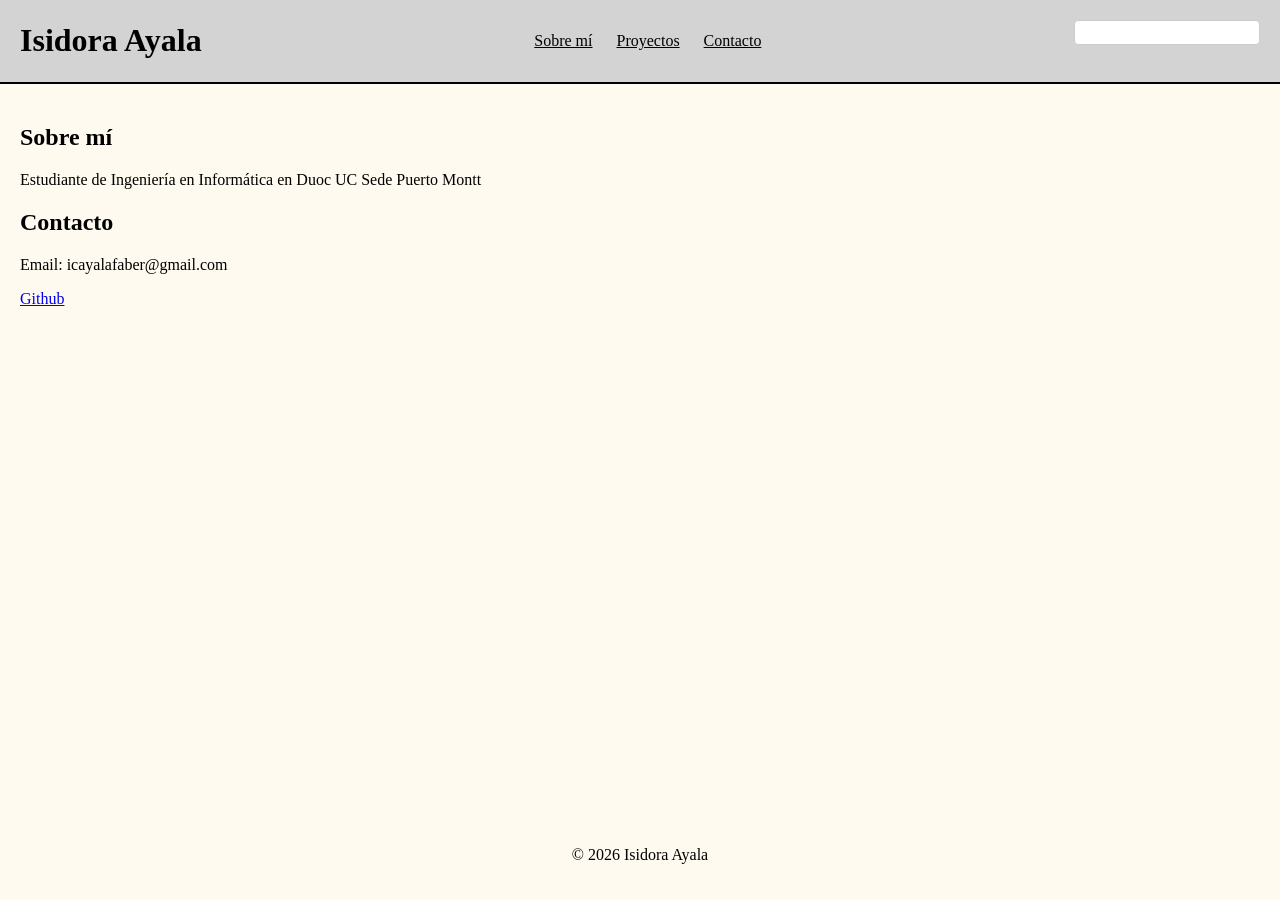
==== index.html @ b88b6876 "Corrige archivos vacíos" ====
<html>
    <head>
        <meta charset="UTF-8">
        <link rel="stylesheet" href="styles.css">
    </head>
    <body>
    <header>
        <h1>Isidora Ayala</h1>
        <nav>
            <a href="#sobre-mi">Sobre mí</a>
            <a href="#proyectos">Proyectos</a>
            <a href="#contacto">Contacto</a>
        </nav>
        <form>
            <input type="text" aria-placeholder="Buscar...">
        </form>
    </header>

        <main>
            </section>
            <section id="sobre-mi">
                <h2>Sobre mí</h2>
                <p>Estudiante de Ingeniería en Informática en Duoc UC Sede Puerto Montt</p>
            </section>

            <section id="proyectos">
            </section>

            <section id="contacto">
                <h2>Contacto</h2>
                <p>Email: icayalafaber@gmail.com</p>
                <a href="isidora-ayala">Github</a>
            </section>
        </main>

        <footer>
            <p>&copy; 2026 Isidora Ayala</p>
        </footer>
    </body>
</html>
---- styles.css ----
body{
    background-color: floralwhite;
    display: flex;
    flex-direction: column;
    min-height: 100vh;
    margin: 0;
}
header{
    display: flex;
    justify-content: space-between;
    align-items: center;
    padding: 1px 20px;
    border-bottom: 2px solid black;
    background-color: lightgray;
    margin-bottom: 20px;
}

header{
    font-size: 16px;
}

header form{
    display: flex;
}
header input[type="text"]{
    padding: 4px 8px;
    border: 1px solid #ccc;
    border-radius: 4px;
    font-size: 13px;
}

nav a {
    margin-left: 20px;
    color: black;
    font-size: 16px;
}

main {
    padding: 0 20px;
}

footer{
    text-align: center;
    padding: 20px;
    margin-top: auto;
}
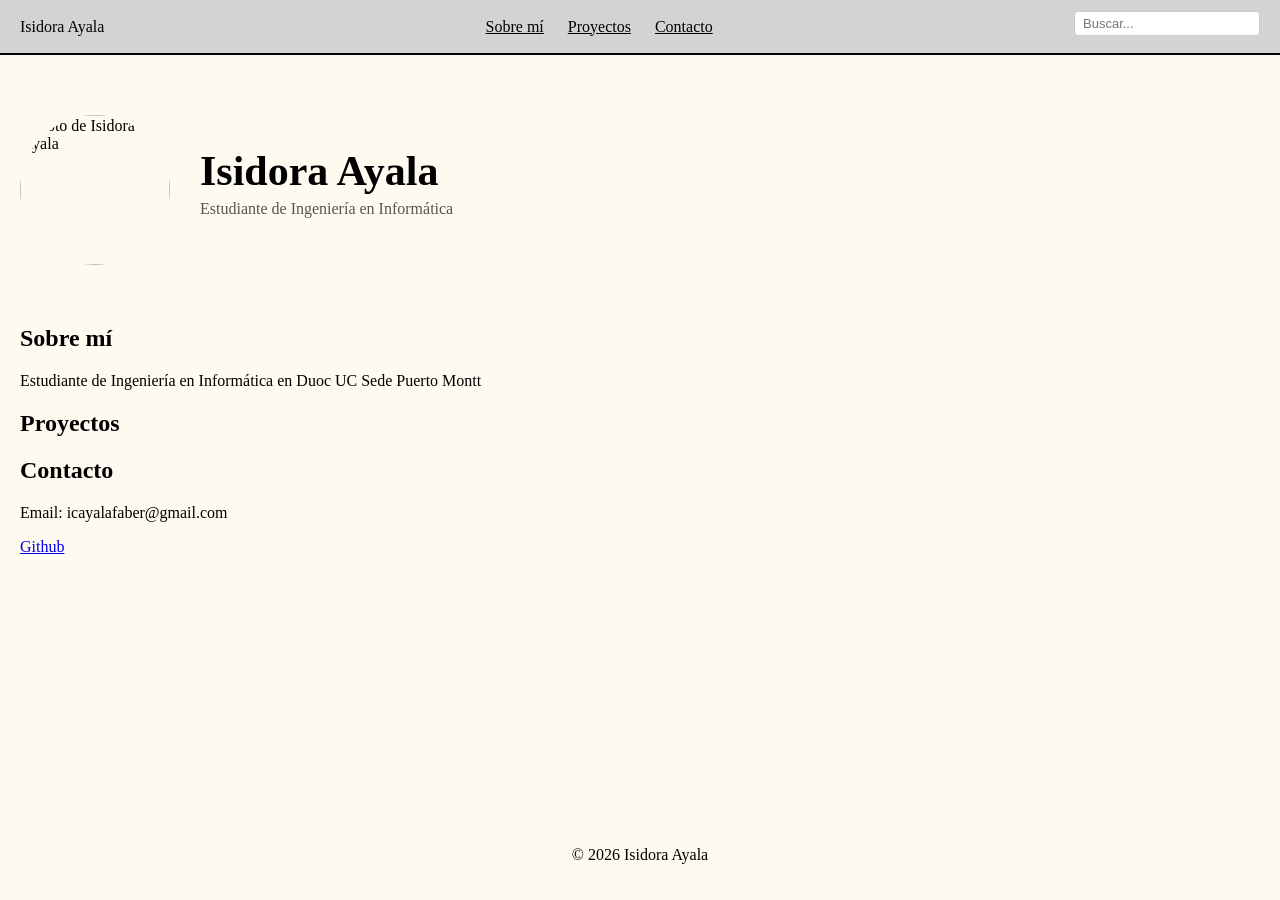
==== commit c109887e: "agrego cambios de codigo" ====
--- a/index.html
+++ b/index.html
@@ -1,37 +1,45 @@
 <html>
     <head>
         <meta charset="UTF-8">
+        <meta name="viewport" content="width=device-width, initial-scale=1.0">
+        <title>Isidora Ayala - Portafolio</title>
         <link rel="stylesheet" href="styles.css">
     </head>
     <body>
     <header>
-        <h1>Isidora Ayala</h1>
+        <span class="logo">Isidora Ayala</span>
         <nav>
             <a href="#sobre-mi">Sobre mí</a>
             <a href="#proyectos">Proyectos</a>
             <a href="#contacto">Contacto</a>
         </nav>
         <form>
-            <input type="text" aria-placeholder="Buscar...">
+            <input type="text" placeholder="Buscar...">
         </form>
     </header>
+    <section class="hero">
+        <img src="isidora.jpeg" alt="Foto de Isidora Ayala">
+        <div>
+            <h1>Isidora Ayala</h1>
+            <p>Estudiante de Ingeniería en Informática</p>
+        </div>
+    </section>
+    <main>
+        <section id="sobre-mi">
+            <h2>Sobre mí</h2>
+            <p>Estudiante de Ingeniería en Informática en Duoc UC Sede Puerto Montt</p>
+        </section>
 
-        <main>
-            </section>
-            <section id="sobre-mi">
-                <h2>Sobre mí</h2>
-                <p>Estudiante de Ingeniería en Informática en Duoc UC Sede Puerto Montt</p>
-            </section>
+        <section id="proyectos">
+            <h2>Proyectos</h2>
+        </section>
 
-            <section id="proyectos">
-            </section>
-
-            <section id="contacto">
-                <h2>Contacto</h2>
-                <p>Email: icayalafaber@gmail.com</p>
-                <a href="isidora-ayala">Github</a>
-            </section>
-        </main>
+        <section id="contacto">
+            <h2>Contacto</h2>
+            <p>Email: icayalafaber@gmail.com</p>
+            <a href="https://github.com/isidora-ayala" target="_blank">Github</a>
+        </section>
+    </main>
 
         <footer>
             <p>&copy; 2026 Isidora Ayala</p>
--- a/styles.css
+++ b/styles.css
@@ -13,15 +13,14 @@
     border-bottom: 2px solid black;
     background-color: lightgray;
     margin-bottom: 20px;
-}
-
-header{
     font-size: 16px;
 }
 
 header form{
     display: flex;
+    margin-top: 10px;
 }
+
 header input[type="text"]{
     padding: 4px 8px;
     border: 1px solid #ccc;
@@ -45,3 +44,27 @@
     margin-top: auto;
 }
 
+.hero{
+    display: flex;
+    align-items: center;
+    gap: 30px;
+    padding: 40px 20px;
+}
+
+.hero img{
+    width: 150px;
+    height: 150px;
+    border-radius: 50%;
+    object-fit: cover;
+}
+
+.hero h1{
+    font-size: 42px;
+    margin: 0;
+}
+
+.hero p{
+    font-size: 16px;
+    color: #555;
+    margin-top: 5px;
+}
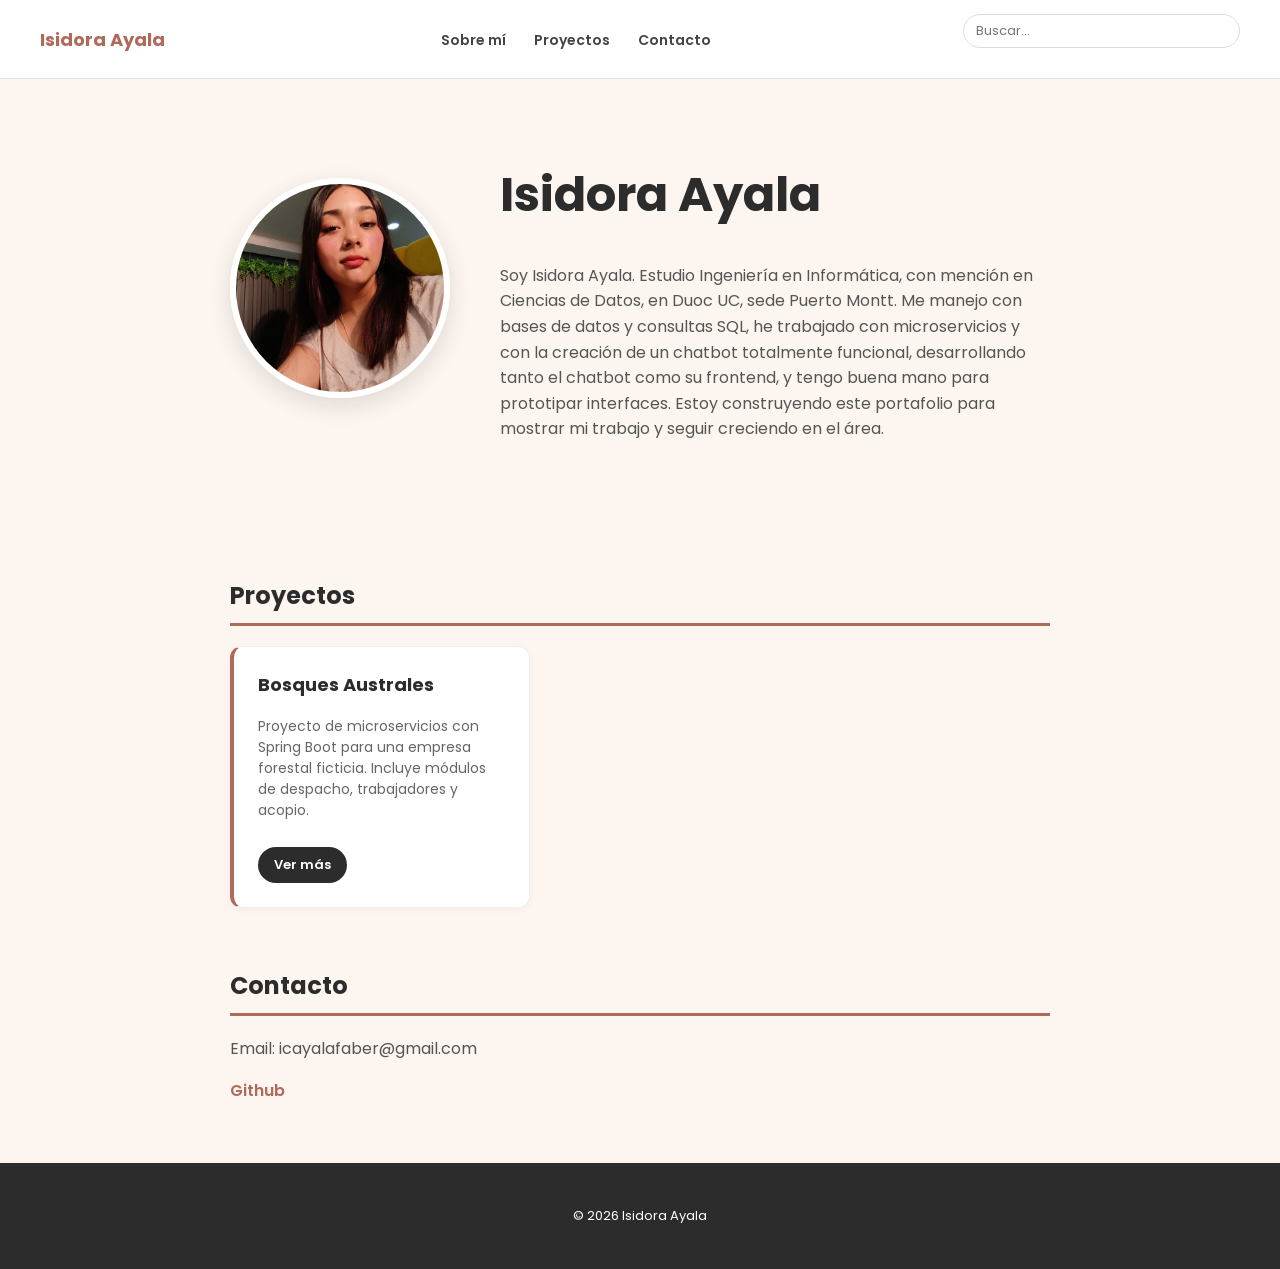
==== commit ef95d5cc: "Actualizo codigo de portafolio" ====
--- a/index.html
+++ b/index.html
@@ -1,48 +1,58 @@
 <html>
-    <head>
-        <meta charset="UTF-8">
-        <meta name="viewport" content="width=device-width, initial-scale=1.0">
-        <title>Isidora Ayala - Portafolio</title>
-        <link rel="stylesheet" href="styles.css">
-    </head>
-    <body>
-    <header>
-        <span class="logo">Isidora Ayala</span>
-        <nav>
-            <a href="#sobre-mi">Sobre mí</a>
-            <a href="#proyectos">Proyectos</a>
-            <a href="#contacto">Contacto</a>
-        </nav>
-        <form>
-            <input type="text" placeholder="Buscar...">
-        </form>
-    </header>
-    <section class="hero">
-        <img src="isidora.jpeg" alt="Foto de Isidora Ayala">
-        <div>
-            <h1>Isidora Ayala</h1>
-            <p>Estudiante de Ingeniería en Informática</p>
+<head>
+    <meta charset="UTF-8">
+    <meta name="viewport" content="width=device-width, initial-scale=1.0">
+    <title>Isidora Ayala - Portafolio</title>
+    <link rel="stylesheet" href="styles.css">
+    <link rel="preconnect" href="https://fonts.googleapis.com">
+    <link href="https://fonts.googleapis.com/css2?family=Poppins:wght@400;600;700&display=swap" rel="stylesheet">
+</head>
+<body>
+<header>
+    <span class="logo">Isidora Ayala</span>
+    <nav>
+        <a href="#sobre-mi">Sobre mí</a>
+        <a href="#proyectos">Proyectos</a>
+        <a href="#contacto">Contacto</a>
+    </nav>
+    <form id="form-buscador">
+        <input type="text" id="input-buscador" placeholder="Buscar...">
+    </form>
+</header>
+
+<main>
+    <section id="sobre-mi">
+        <div class="sobre-mi-content">
+            <img src="isidora.jpeg" alt="Foto de Isidora Ayala" class="foto-perfil">
+            <div class="sobre-mi-texto">
+                <h2>Isidora Ayala</h2>
+                <p>Soy Isidora Ayala. Estudio Ingeniería en Informática, con mención en Ciencias de Datos, en Duoc UC, sede Puerto Montt. Me manejo con bases de datos y consultas SQL, he trabajado con microservicios y con la creación de un chatbot totalmente funcional, desarrollando tanto el chatbot como su frontend, y tengo buena mano para prototipar interfaces. Estoy construyendo este portafolio para mostrar mi trabajo y seguir creciendo en el área.</p>
+            </div>
         </div>
     </section>
-    <main>
-        <section id="sobre-mi">
-            <h2>Sobre mí</h2>
-            <p>Estudiante de Ingeniería en Informática en Duoc UC Sede Puerto Montt</p>
-        </section>
 
-        <section id="proyectos">
-            <h2>Proyectos</h2>
-        </section>
+    <section id="proyectos">
+        <h2>Proyectos</h2>
+        <div class="proyectos-grid">
+            <article class="proyecto-card">
+                <h3>Bosques Australes</h3>
+                <p>Proyecto de microservicios con Spring Boot para una empresa forestal ficticia. Incluye módulos de despacho, trabajadores y acopio.</p>
+                <a href="#" target="_blank">Ver más</a>
+            </article>
+        </div>
+    </section>
 
-        <section id="contacto">
-            <h2>Contacto</h2>
-            <p>Email: icayalafaber@gmail.com</p>
-            <a href="https://github.com/isidora-ayala" target="_blank">Github</a>
-        </section>
-    </main>
+    <section id="contacto">
+        <h2>Contacto</h2>
+        <p>Email: icayalafaber@gmail.com</p>
+        <a href="https://github.com/isidora-ayala" target="_blank">Github</a>
+    </section>
+</main>
 
-        <footer>
-            <p>&copy; 2026 Isidora Ayala</p>
-        </footer>
-    </body>
+<footer>
+    <p>&copy; 2026 Isidora Ayala</p>
+</footer>
+
+<script src="app.js"></script>
+</body>
 </html>
--- a/styles.css
+++ b/styles.css
@@ -1,70 +1,199 @@
+* {
+    box-sizing: border-box;
+}
+
 body{
-    background-color: floralwhite;
+    font-family: 'Poppins', sans-serif;
+    background-color: #fdf6f0;
+    color: #2c2c2c;
     display: flex;
     flex-direction: column;
     min-height: 100vh;
     margin: 0;
 }
+
 header{
     display: flex;
     justify-content: space-between;
     align-items: center;
-    padding: 1px 20px;
-    border-bottom: 2px solid black;
-    background-color: lightgray;
-    margin-bottom: 20px;
-    font-size: 16px;
+    padding: 14px 40px;
+    background-color: #ffffff;
+    border-bottom: 1px solid #e5e5e5;
+    position: sticky;
+    top: 0;
+    z-index: 10;
 }
 
-header form{
-    display: flex;
-    margin-top: 10px;
+.logo {
+    font-weight: 700;
+    font-size: 18px;
+    color: #b06a5c;
+}
+
+nav a {
+    margin-left: 24px;
+    color: #444;
+    font-size: 14px;
+    text-decoration: none;
+    font-weight: 600;
+    transition: color 0.2s;
+}
+
+nav a:hover {
+    color: #b06a5c;
 }
 
 header input[type="text"]{
-    padding: 4px 8px;
-    border: 1px solid #ccc;
-    border-radius: 4px;
+    padding: 6px 12px;
+    border: 1px solid #ddd;
+    border-radius: 20px;
     font-size: 13px;
+    font-family: inherit;
+    outline: none;
 }
 
-nav a {
-    margin-left: 20px;
-    color: black;
-    font-size: 16px;
+/* HERO */
+.hero{
+    display: flex;
+    align-items: center;
+    gap: 40px;
+    padding: 60px 40px;
+    max-width: 900px;
+    margin: 0 auto;
+    width: 100%;
 }
 
+
+/* MAIN CONTENT */
 main {
-    padding: 0 20px;
+    padding: 0 40px;
+    max-width: 900px;
+    margin: 0 auto;
+    width: 100%;
+}
+
+main section {
+    margin-bottom: 60px;
+    scroll-margin-top: 80px;
+}
+
+main h2 {
+    font-size: 24px;
+    font-weight: 700;
+    margin-bottom: 20px;
+    padding-bottom: 10px;
+    border-bottom: 3px solid #b06a5c;
+    color: #2c2c2c;
+}
+
+main p {
+    line-height: 1.6;
+    color: #555;
+}
+
+/* PROYECTOS */
+.proyectos-grid {
+    display: flex;
+    flex-wrap: wrap;
+    gap: 24px;
+}
+
+.proyecto-card {
+    background-color: white;
+    border: 1px solid #eee;
+    border-left: 4px solid #b06a5c;
+    border-radius: 12px;
+    padding: 24px;
+    width: 300px;
+    box-shadow: 0 2px 8px rgba(0,0,0,0.04);
+    transition: transform 0.2s, box-shadow 0.2s;
+}
+
+.proyecto-card:hover {
+    transform: translateY(-4px);
+    box-shadow: 0 8px 20px rgba(0,0,0,0.08);
+}
+
+.proyecto-card h3 {
+    margin-top: 0;
+    font-size: 18px;
+    font-weight: 700;
+}
+
+.proyecto-card p {
+    font-size: 14px;
+    color: #666;
+    line-height: 1.5;
+}
+
+.proyecto-card a {
+    display: inline-block;
+    margin-top: 12px;
+    color: white;
+    background-color: #2c2c2c;
+    padding: 8px 16px;
+    border-radius: 20px;
+    font-size: 13px;
+    font-weight: 600;
+    text-decoration: none;
+    transition: background-color 0.2s;
+}
+
+.proyecto-card a:hover {
+    background-color: #b06a5c;
+}
+
+/* CONTACTO */
+#contacto a {
+    color: #b06a5c;
+    font-weight: 600;
+    text-decoration: none;
+}
+
+#contacto a:hover {
+    text-decoration: underline;
 }
 
 footer{
     text-align: center;
-    padding: 20px;
+    padding: 30px;
     margin-top: auto;
+    color: white;
+    background-color: #2c2c2c;
+    font-size: 13px;
 }
 
-.hero{
+.sobre-mi-content {
     display: flex;
     align-items: center;
-    gap: 30px;
-    padding: 40px 20px;
+    gap: 50px;
+    padding: 40px 0 60px;
 }
 
-.hero img{
-    width: 150px;
-    height: 150px;
+.sobre-mi-texto {
+    display: flex;
+    flex-direction: column;
+}
+
+.sobre-mi-texto h2 {
+    font-size: 48px;
+    font-weight: 700;
+    border-bottom: none;
+    padding-bottom: 0;
+    margin-bottom: 16px;
+}
+
+.sobre-mi-texto p {
+    font-size: 16px;
+    max-width: 600px;
+}
+
+.foto-perfil {
+    width: 220px;
+    height: 220px;
     border-radius: 50%;
     object-fit: cover;
-}
-
-.hero h1{
-    font-size: 42px;
-    margin: 0;
-}
-
-.hero p{
-    font-size: 16px;
-    color: #555;
-    margin-top: 5px;
+    border: 6px solid white;
+    box-shadow: 0 8px 24px rgba(0,0,0,0.12);
+    flex-shrink: 0;
 }
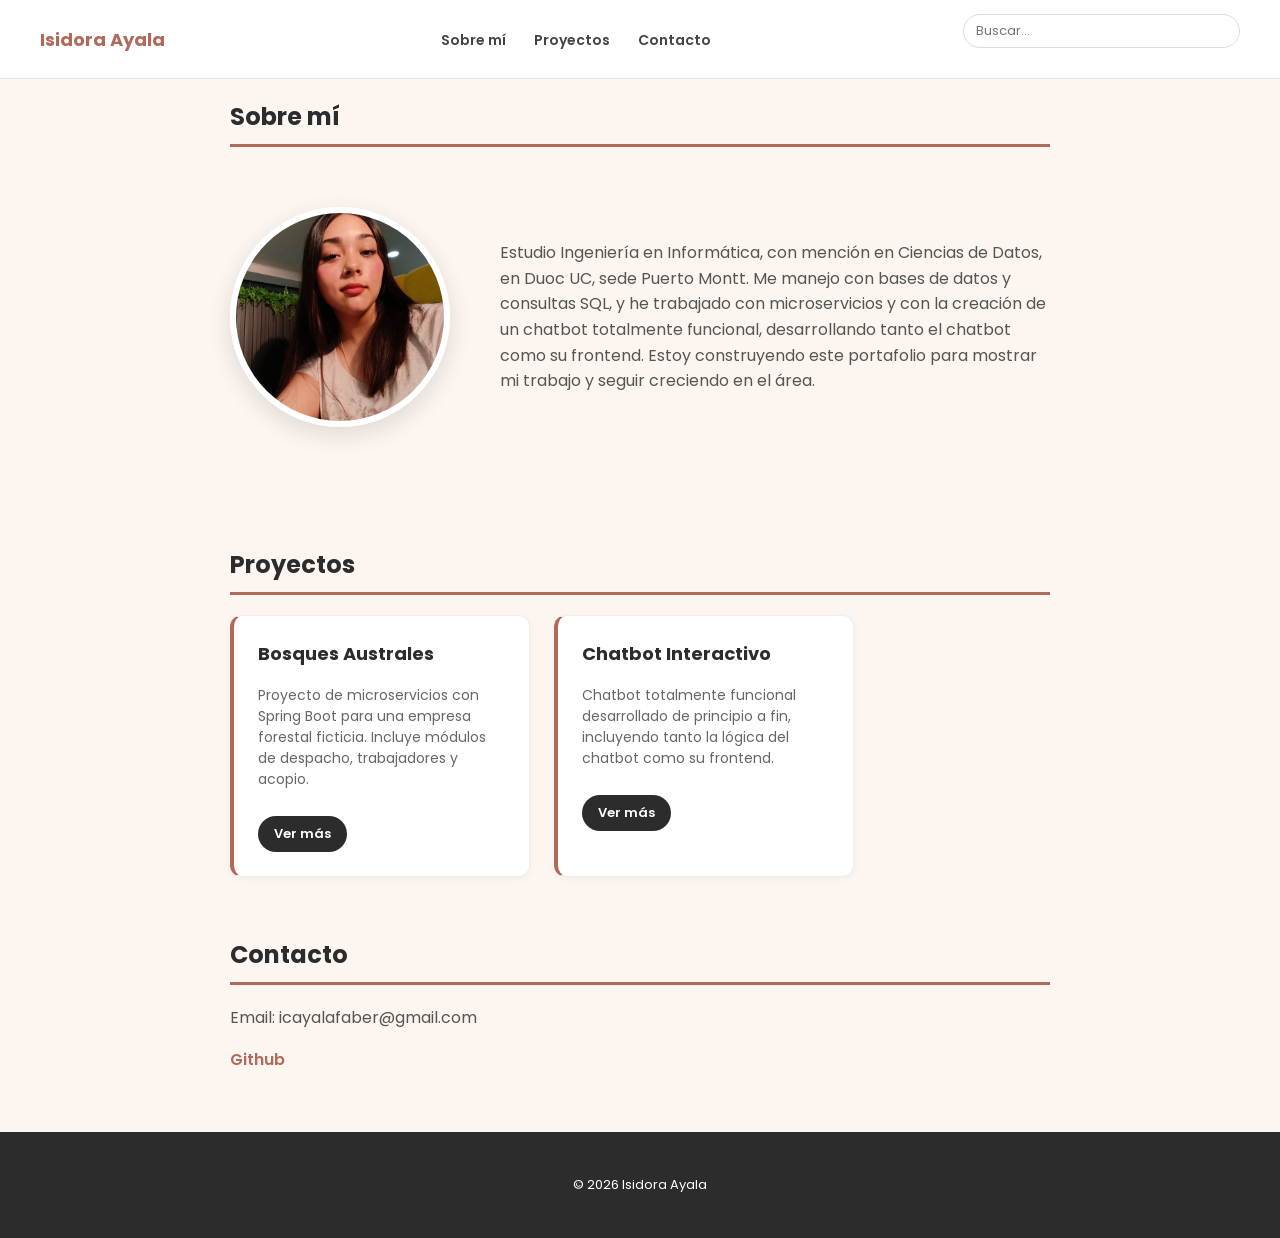
==== commit 0f85ab04: "Corrige carpeta Prueba_IA" ====
--- a/index.html
+++ b/index.html
@@ -15,19 +15,17 @@
         <a href="#proyectos">Proyectos</a>
         <a href="#contacto">Contacto</a>
     </nav>
-    <form id="form-buscador">
-        <input type="text" id="input-buscador" placeholder="Buscar...">
+    <form>
+        <input type="text" placeholder="Buscar...">
     </form>
 </header>
 
 <main>
     <section id="sobre-mi">
+        <h2>Sobre mí</h2>
         <div class="sobre-mi-content">
             <img src="isidora.jpeg" alt="Foto de Isidora Ayala" class="foto-perfil">
-            <div class="sobre-mi-texto">
-                <h2>Isidora Ayala</h2>
-                <p>Soy Isidora Ayala. Estudio Ingeniería en Informática, con mención en Ciencias de Datos, en Duoc UC, sede Puerto Montt. Me manejo con bases de datos y consultas SQL, he trabajado con microservicios y con la creación de un chatbot totalmente funcional, desarrollando tanto el chatbot como su frontend, y tengo buena mano para prototipar interfaces. Estoy construyendo este portafolio para mostrar mi trabajo y seguir creciendo en el área.</p>
-            </div>
+            <p>Estudio Ingeniería en Informática, con mención en Ciencias de Datos, en Duoc UC, sede Puerto Montt. Me manejo con bases de datos y consultas SQL, y he trabajado con microservicios y con la creación de un chatbot totalmente funcional, desarrollando tanto el chatbot como su frontend. Estoy construyendo este portafolio para mostrar mi trabajo y seguir creciendo en el área.</p>
         </div>
     </section>
 
@@ -37,6 +35,12 @@
             <article class="proyecto-card">
                 <h3>Bosques Australes</h3>
                 <p>Proyecto de microservicios con Spring Boot para una empresa forestal ficticia. Incluye módulos de despacho, trabajadores y acopio.</p>
+                <a href="#" target="_blank">Ver más</a>
+            </article>
+
+            <article class="proyecto-card">
+                <h3>Chatbot Interactivo</h3>
+                <p>Chatbot totalmente funcional desarrollado de principio a fin, incluyendo tanto la lógica del chatbot como su frontend.</p>
                 <a href="#" target="_blank">Ver más</a>
             </article>
         </div>
@@ -52,7 +56,5 @@
 <footer>
     <p>&copy; 2026 Isidora Ayala</p>
 </footer>
-
-<script src="app.js"></script>
 </body>
 </html>
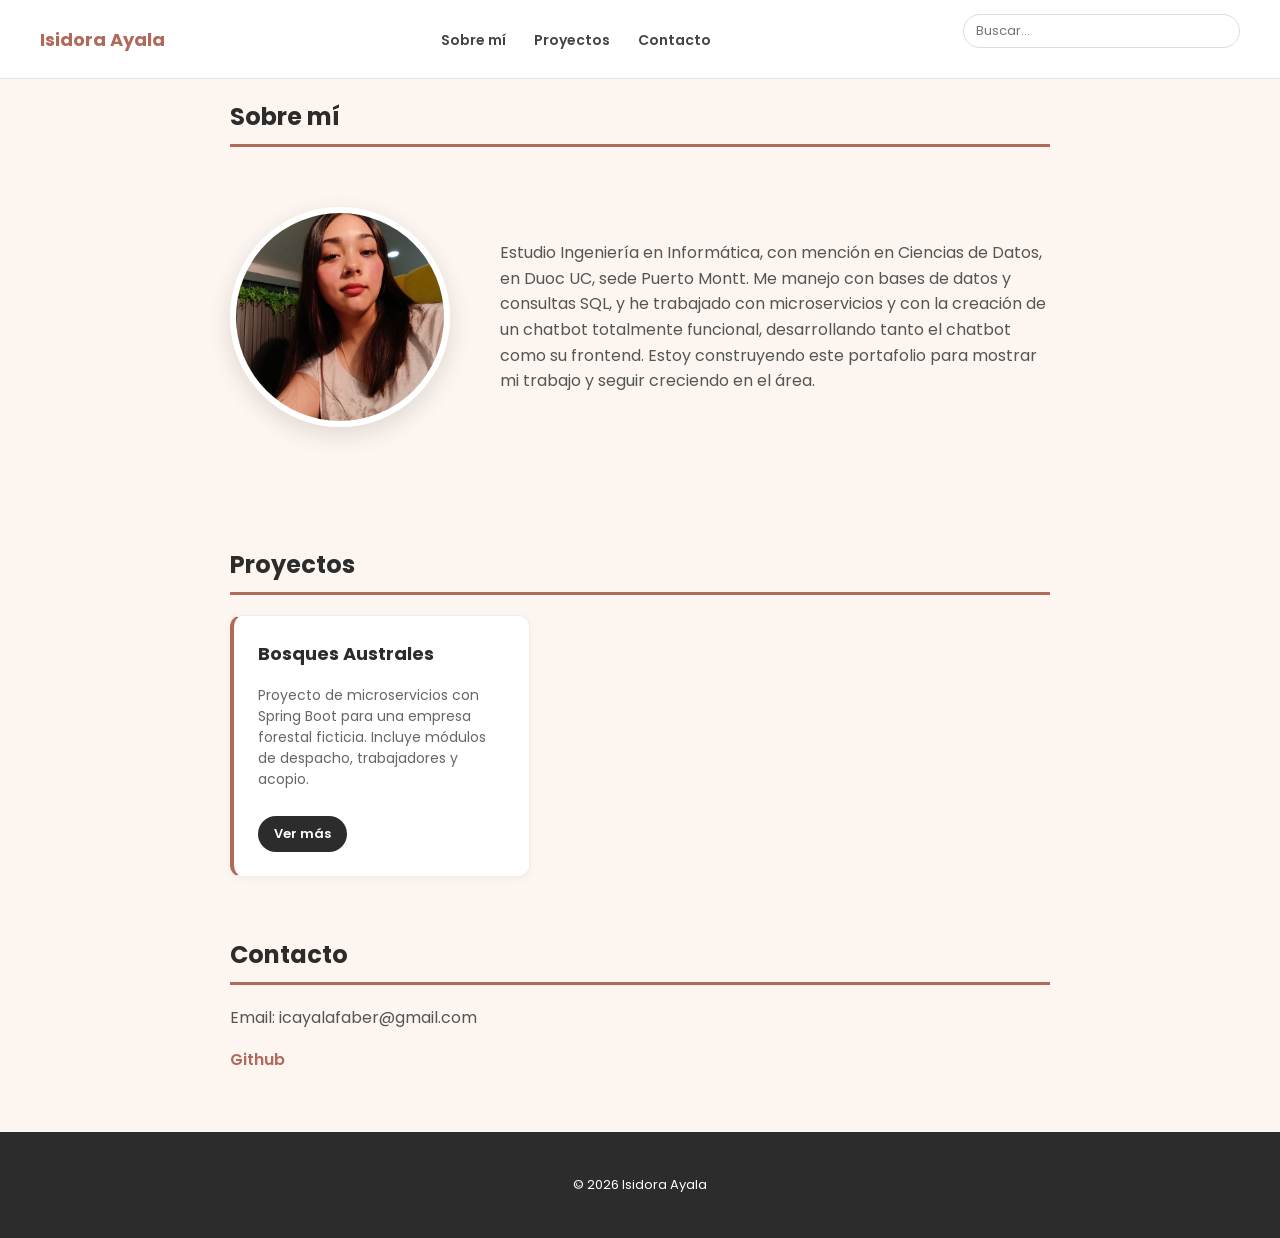
==== commit d30c0fae: "agrego link del proyecto al portafolio" ====
--- a/index.html
+++ b/index.html
@@ -35,14 +35,9 @@
             <article class="proyecto-card">
                 <h3>Bosques Australes</h3>
                 <p>Proyecto de microservicios con Spring Boot para una empresa forestal ficticia. Incluye módulos de despacho, trabajadores y acopio.</p>
-                <a href="#" target="_blank">Ver más</a>
+                <a href="https://github.com/isidora-ayala/Portafolio/tree/main/bosques-australes" target="_blank">Ver más</a>
             </article>
 
-            <article class="proyecto-card">
-                <h3>Chatbot Interactivo</h3>
-                <p>Chatbot totalmente funcional desarrollado de principio a fin, incluyendo tanto la lógica del chatbot como su frontend.</p>
-                <a href="#" target="_blank">Ver más</a>
-            </article>
         </div>
     </section>
 
